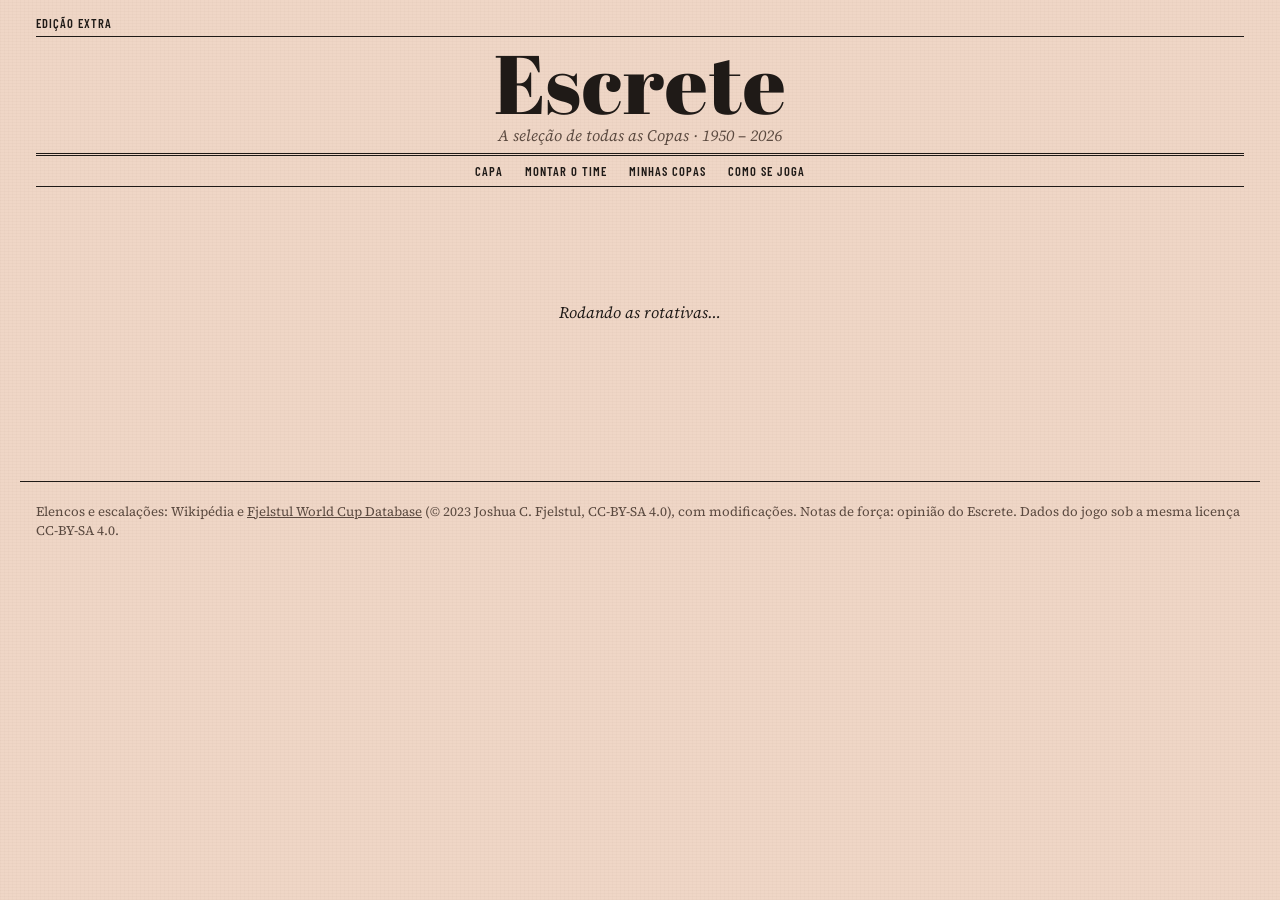
==== index.html @ 56aa2e5a "Interface: capa, draft com futebol de botão, Copa em súmula, histórico Identidade de jornal esportiv" ====
<!doctype html>
<html lang="pt-BR">
<head>
  <meta charset="utf-8">
  <meta name="viewport" content="width=device-width, initial-scale=1">
  <title>Escrete — a seleção de todas as Copas</title>
  <meta name="description" content="Sorteie seleções de todas as Copas do Mundo, de 1950 a 2026, monte seu time dos sonhos e dispute uma Copa inteira, gol a gol.">
  <meta name="theme-color" content="#efd6c6">
  <link rel="stylesheet" href="src/estilo.css">
  <link rel="preload" href="dados/jogo/elencos.json" as="fetch" crossorigin>
</head>
<body>
  <header class="cabecalho">
    <div class="cabecalho-linha versalete">
      <span id="edicao">Edição extra</span>
      <span id="data-hoje"></span>
    </div>
    <h1 class="titulo-jornal"><a href="#/">Escrete</a></h1>
    <p class="subtitulo-jornal">A seleção de todas as Copas · 1950 – 2026</p>
    <hr class="fio-duplo">
    <nav class="menu versalete" aria-label="Seções">
      <a href="#/">Capa</a>
      <a href="#/jogar">Montar o time</a>
      <a href="#/historico">Minhas Copas</a>
      <a href="#/como-jogar">Como se joga</a>
    </nav>
  </header>
  <main id="tela"><p class="carregando">Rodando as rotativas…</p></main>
  <footer class="rodape">
    <p>Elencos e escalações: Wikipédia e <a href="https://github.com/jfjelstul/worldcup">Fjelstul World Cup Database</a> (© 2023 Joshua C. Fjelstul, CC-BY-SA 4.0), com modificações. Notas de força: opinião do Escrete. Dados do jogo sob a mesma licença CC-BY-SA 4.0.</p>
  </footer>
  <script type="module" src="src/app.js"></script>
</body>
</html>
---- src/estilo.css ----
@import url("../fontes/fontes.css");

/* ============ Papel e tinta ============ */
:root {
  --papel: #efd6c6;
  --papel-claro: #f7e7dc;
  --papel-escuro: #e3c4b1;
  --tinta: #1f1a17;
  --tinta-suave: #5b4a40;
  --fio: #bf9c8a;
  --vermelho: #b3261e;
  --gramado: #2f6b42;
  --gramado-claro: #387a4d;
  --cal: #f4efe4;
  --ouro: #a97c22;
  --manchete: "Abril Fatface", Georgia, serif;
  --texto: "Source Serif 4", Georgia, serif;
  --numero: "Barlow Condensed", "Arial Narrow", sans-serif;
  --raio: 2px;
}

* { box-sizing: border-box; }
html { -webkit-text-size-adjust: 100%; }
body {
  margin: 0;
  background-color: var(--papel);
  /* fibra do papel-jornal: dois ruídos de gradiente bem fracos */
  background-image:
    repeating-linear-gradient(0deg, rgba(90, 60, 40, 0.025) 0 1px, transparent 1px 3px),
    repeating-linear-gradient(90deg, rgba(90, 60, 40, 0.018) 0 1px, transparent 1px 4px);
  color: var(--tinta);
  font-family: var(--texto);
  font-size: 16px;
  line-height: 1.45;
  min-height: 100vh;
}
button { font: inherit; color: inherit; cursor: pointer; }
button:disabled { cursor: default; opacity: 0.45; }
a { color: inherit; }
:focus-visible { outline: 2px solid var(--vermelho); outline-offset: 2px; }

.num { font-family: var(--numero); font-variant-numeric: tabular-nums; }
.versalete { font-family: var(--numero); font-weight: 600; text-transform: uppercase; letter-spacing: 0.08em; font-size: 0.78rem; }
.suave { color: var(--tinta-suave); }

/* ============ Cabeçalho de jornal ============ */
.cabecalho { max-width: 1240px; margin: 0 auto; padding: 14px 16px 0; }
.cabecalho-linha { display: flex; justify-content: space-between; align-items: baseline; gap: 12px;
  border-bottom: 1px solid var(--tinta); padding-bottom: 4px; }
.titulo-jornal {
  font-family: var(--manchete); font-weight: 400; text-align: center; margin: 6px 0 2px;
  font-size: clamp(2.6rem, 9vw, 5.2rem); line-height: 0.95; letter-spacing: 0.01em;
}
.titulo-jornal a { text-decoration: none; }
.subtitulo-jornal { text-align: center; font-style: italic; margin: 0 0 6px; color: var(--tinta-suave); }
.fio-duplo { border: 0; border-top: 3px double var(--tinta); margin: 0; }
.menu { display: flex; justify-content: center; flex-wrap: wrap; gap: 4px 22px; padding: 6px 0; border-bottom: 1px solid var(--tinta); }
.menu a { text-decoration: none; }
.menu a[aria-current="page"] { color: var(--vermelho); }

main { max-width: 1240px; margin: 0 auto; padding: 18px 16px 60px; }

/* ============ Botões de ação: etiqueta carimbada ============ */
.acao {
  display: inline-flex; align-items: center; justify-content: center; gap: 8px;
  background: var(--tinta); color: var(--papel-claro); border: 0; border-radius: var(--raio);
  padding: 12px 20px; font-family: var(--numero); font-weight: 700; font-size: 1.15rem;
  letter-spacing: 0.06em; text-transform: uppercase; text-decoration: none;
  box-shadow: 3px 3px 0 var(--vermelho); transition: transform 0.08s, box-shadow 0.08s;
}
.acao:hover:not(:disabled) { transform: translate(-1px, -1px); box-shadow: 4px 4px 0 var(--vermelho); }
.acao:active:not(:disabled) { transform: translate(2px, 2px); box-shadow: 1px 1px 0 var(--vermelho); }
.acao.vermelha { background: var(--vermelho); box-shadow: 3px 3px 0 var(--tinta); }
.acao.secundaria { background: transparent; color: var(--tinta); border: 1.5px solid var(--tinta); box-shadow: none; }
.acao.secundaria:hover:not(:disabled) { background: var(--papel-claro); transform: none; box-shadow: none; }
.acao.pequena { padding: 7px 12px; font-size: 0.95rem; }

/* Escolha única: marcada a tinta, não botão de sistema */
.opcoes { display: flex; flex-wrap: wrap; gap: 6px; }
.opcao {
  border: 1.5px solid var(--tinta); background: transparent; border-radius: var(--raio);
  padding: 5px 10px; font-family: var(--numero); font-weight: 600; font-size: 1rem; letter-spacing: 0.03em;
}
.opcao[aria-pressed="true"] { background: var(--tinta); color: var(--papel-claro); }
.opcao:hover:not([aria-pressed="true"]):not(:disabled) { background: var(--papel-claro); }

/* ============ Capa ============ */
.capa { display: grid; grid-template-columns: 1.25fr 1fr; gap: 28px; align-items: start; }
.capa-manchete { font-family: var(--manchete); font-size: clamp(2.2rem, 6vw, 3.9rem); line-height: 1; margin: 6px 0 14px; }
.capa-linha-fina { font-size: 1.15rem; max-width: 34em; }
.capa-acoes { display: flex; flex-wrap: wrap; gap: 14px; margin: 22px 0 8px; }
.capa-colunas { columns: 2; column-gap: 26px; column-rule: 1px solid var(--fio); margin-top: 22px; font-size: 0.98rem; }
.capa-colunas p { margin: 0 0 10px; }
.capa-colunas p:first-child::first-letter { font-family: var(--manchete); float: left; font-size: 3.1rem; line-height: 0.85; padding: 4px 6px 0 0; }
.numeros { display: flex; gap: 22px; flex-wrap: wrap; border-top: 1px solid var(--tinta); border-bottom: 1px solid var(--tinta); padding: 8px 0; margin-top: 18px; }
.numeros b { font-family: var(--numero); font-size: 1.6rem; font-weight: 700; display: block; line-height: 1; }

/* ============ Campo ============ */
.campo {
  position: relative; aspect-ratio: 3 / 4; width: 100%; max-width: 520px; margin: 0 auto;
  background: repeating-linear-gradient(180deg, var(--gramado) 0 10%, var(--gramado-claro) 10% 20%);
  border: 3px solid var(--tinta); border-radius: var(--raio);
  box-shadow: inset 0 0 0 6px rgba(0, 0, 0, 0.06);
}
.campo svg.linhas { position: absolute; inset: 0; width: 100%; height: 100%; }
.campo svg.linhas * { fill: none; stroke: rgba(244, 239, 228, 0.75); stroke-width: 1.6; vector-effect: non-scaling-stroke; }
.vaga {
  position: absolute; transform: translate(-50%, -50%); display: flex; flex-direction: column; align-items: center;
  gap: 2px; background: none; border: 0; padding: 0; width: 84px;
}
.vaga .rotulo {
  font-family: var(--numero); font-weight: 600; font-size: 0.8rem; line-height: 1.05; text-align: center; color: var(--cal);
  text-shadow: 0 1px 2px rgba(0, 0, 0, 0.6); max-width: 84px; overflow: hidden; text-overflow: ellipsis; white-space: nowrap;
}
.vaga .forca-vaga { font-family: var(--numero); font-size: 0.72rem; color: var(--cal); opacity: 0.9; }
.vaga .forca-vaga.improviso { color: #ffd2a8; }
.vaga-vazia {
  width: 42px; height: 42px; border-radius: 50%; border: 2px dashed rgba(244, 239, 228, 0.7);
  display: grid; place-items: center; font-family: var(--numero); font-weight: 700; font-size: 0.78rem; color: var(--cal);
}
.vaga.alvo .vaga-vazia { border-style: solid; border-color: #ffe08a; background: rgba(255, 224, 138, 0.18); animation: pulsa 1.1s infinite; }
.vaga.alvo-troca .botao { box-shadow: 0 0 0 3px #ffe08a; }
.vaga.selecionada .botao { box-shadow: 0 0 0 3px var(--vermelho); }
@keyframes pulsa { 50% { transform: scale(1.1); } }

/* Futebol de botão: disco com as cores da camisa e o número */
.botao {
  --c1: #fff; --c2: #222;
  width: 44px; height: 44px; border-radius: 50%; position: relative; display: grid; place-items: center;
  background:
    radial-gradient(circle at 36% 30%, rgba(255, 255, 255, 0.55), transparent 42%),
    radial-gradient(circle, var(--c1) 0 54%, var(--c2) 56% 74%, var(--c1) 76% 100%);
  border: 2px solid var(--tinta);
  box-shadow: 0 3px 0 rgba(0, 0, 0, 0.45);
  font-family: var(--numero); font-weight: 700; font-size: 1.05rem; color: var(--tinta);
}
.botao .n { background: rgba(255, 255, 255, 0.82); border-radius: 50%; width: 22px; height: 22px; display: grid; place-items: center; line-height: 1; font-size: 0.9rem; }
.botao.lenda::after {
  content: "★"; position: absolute; top: -7px; right: -7px; width: 18px; height: 18px; border-radius: 50%;
  background: var(--ouro); color: #fff4d6; font-size: 0.7rem; display: grid; place-items: center; border: 1.5px solid var(--tinta);
}

/* ============ Draft ============ */
.draft { display: grid; grid-template-columns: 250px minmax(0, 1fr) 360px; gap: 20px; align-items: start; }
.bloco { border-top: 3px solid var(--tinta); padding-top: 8px; margin-bottom: 18px; }
.bloco h2, .bloco h3 { font-family: var(--numero); text-transform: uppercase; letter-spacing: 0.07em; font-size: 0.95rem; margin: 0 0 8px; }
.bloco h3 { font-size: 0.82rem; margin-top: 12px; color: var(--tinta-suave); }
.placar-time { display: grid; grid-template-columns: repeat(4, 1fr); border: 1.5px solid var(--tinta); margin-top: 6px; background: var(--papel-claro); }
.placar-time div { text-align: center; padding: 6px 2px; border-left: 1px solid var(--fio); }
.placar-time div:first-child { border-left: 0; }
.placar-time b { display: block; font-family: var(--numero); font-size: 1.7rem; line-height: 1; }
.placar-time span { font-family: var(--numero); font-size: 0.72rem; text-transform: uppercase; letter-spacing: 0.06em; color: var(--tinta-suave); }

.sorteio { background: var(--papel-claro); border: 1.5px solid var(--tinta); padding: 14px; min-height: 120px; }
.letreiro {
  font-family: var(--numero); font-weight: 700; text-transform: uppercase; letter-spacing: 0.06em;
  font-size: 1.6rem; line-height: 1.1; min-height: 1.1em; display: flex; gap: 2px; flex-wrap: wrap;
}
.letreiro .ch { display: inline-block; min-width: 0.55em; text-align: center; background: var(--tinta); color: var(--papel-claro); padding: 0 2px; border-radius: 1px; }
.letreiro .ch.espaco { background: transparent; }
.escudo { display: inline-flex; width: 26px; height: 30px; flex: none; }
.cabeca-elenco { display: flex; align-items: center; gap: 10px; }
.cabeca-elenco h2 { font-family: var(--manchete); font-weight: 400; font-size: 1.7rem; margin: 0; line-height: 1; }
.campanha { font-style: italic; color: var(--tinta-suave); font-size: 0.92rem; margin: 2px 0 8px; }

.lista-elenco { list-style: none; margin: 0; padding: 0; border-top: 1px solid var(--tinta); }
.lista-elenco li { border-bottom: 1px solid var(--fio); }
.jogador {
  width: 100%; display: grid; grid-template-columns: 38px 1fr auto 40px; align-items: center; gap: 8px;
  background: none; border: 0; padding: 6px 4px; text-align: left;
}
.jogador:hover:not(:disabled) { background: rgba(255, 255, 255, 0.45); }
.jogador:disabled { opacity: 0.38; }
.jogador .pos { font-family: var(--numero); font-weight: 600; font-size: 0.85rem; color: var(--tinta-suave); }
.jogador .nome { font-weight: 600; line-height: 1.15; }
.jogador .nome small { display: block; font-weight: 400; font-size: 0.78rem; color: var(--tinta-suave); }
.jogador .lenda-selo { font-family: var(--numero); font-size: 0.7rem; font-weight: 700; color: var(--ouro); letter-spacing: 0.08em; }
.jogador .f { font-family: var(--numero); font-weight: 700; font-size: 1.25rem; text-align: right; }
.jogador[aria-pressed="true"] { background: var(--tinta); color: var(--papel-claro); }
.jogador[aria-pressed="true"] .pos, .jogador[aria-pressed="true"] small { color: var(--papel-escuro); }

.dica { font-size: 0.9rem; font-style: italic; color: var(--tinta-suave); margin: 8px 0 0; }
.linha-acoes { display: flex; flex-wrap: wrap; gap: 8px; margin-top: 12px; }

/* ============ Copa: súmula ============ */
.copa { max-width: 860px; margin: 0 auto; }
.chapeu { font-family: var(--numero); font-weight: 700; text-transform: uppercase; letter-spacing: 0.12em; color: var(--vermelho); font-size: 0.9rem; }
.manchete { font-family: var(--manchete); font-weight: 400; font-size: clamp(1.9rem, 5.5vw, 3.2rem); line-height: 1.02; margin: 4px 0 10px; }
.placar-jogo { display: grid; grid-template-columns: 1fr auto 1fr; align-items: center; gap: 12px; border-top: 3px solid var(--tinta); border-bottom: 1px solid var(--tinta); padding: 12px 0; }
.placar-jogo .lado { display: flex; align-items: center; gap: 10px; font-family: var(--numero); font-weight: 700; font-size: 1.3rem; text-transform: uppercase; }
.placar-jogo .lado.dir { justify-content: flex-end; text-align: right; }
.placar-jogo .gols { font-family: var(--manchete); font-size: 3rem; line-height: 1; white-space: nowrap; }
.lances { list-style: none; padding: 0; margin: 10px 0; }
.lances li { display: grid; grid-template-columns: 44px 1fr; gap: 8px; padding: 4px 0; border-bottom: 1px dotted var(--fio); animation: aparece 0.35s both; }
.lances li.deles { color: var(--tinta-suave); }
.lances .min { font-family: var(--numero); font-weight: 700; text-align: right; }
@keyframes aparece { from { opacity: 0; transform: translateY(4px); } }
.penaltis { display: flex; flex-wrap: wrap; gap: 4px; align-items: center; margin: 6px 0; font-family: var(--numero); }
.penaltis .cobr { width: 22px; height: 22px; border-radius: 50%; border: 1.5px solid var(--tinta); display: grid; place-items: center; font-size: 0.8rem; }
.penaltis .cobr.gol { background: var(--gramado); color: var(--cal); }
.penaltis .cobr.fora { background: var(--vermelho); color: var(--cal); }
.tabela { width: 100%; border-collapse: collapse; font-family: var(--numero); font-size: 1.02rem; margin: 10px 0; }
.tabela th { text-align: left; font-weight: 600; text-transform: uppercase; font-size: 0.78rem; letter-spacing: 0.06em; border-bottom: 1.5px solid var(--tinta); padding: 4px; }
.tabela td { padding: 4px; border-bottom: 1px solid var(--fio); }
.tabela td.n, .tabela th.n { text-align: right; }
.tabela tr.eu { font-weight: 700; background: var(--papel-claro); }
.tabela tr.corte td { border-bottom: 2px solid var(--tinta); }
.caminho { display: grid; grid-template-columns: repeat(7, 1fr); gap: 4px; margin: 14px 0; }
.caminho div { border: 1.5px solid var(--tinta); padding: 4px 2px; text-align: center; font-family: var(--numero); font-size: 0.8rem; background: var(--papel-claro); }
.caminho div.v { background: var(--gramado); color: var(--cal); }
.caminho div.d { background: var(--vermelho); color: var(--cal); }
.caminho div.e { background: var(--papel-escuro); }
.caminho div.futuro { opacity: 0.35; }
.caminho b { display: block; font-size: 1.05rem; }
.selos { display: flex; flex-wrap: wrap; gap: 10px; margin: 16px 0; }
.selo {
  border: 2px solid var(--tinta); padding: 8px 14px; font-family: var(--numero); font-weight: 700; text-transform: uppercase;
  letter-spacing: 0.08em; transform: rotate(-2deg); background: var(--papel-claro);
}
.selo.ouro { border-color: var(--ouro); color: var(--ouro); box-shadow: inset 0 0 0 2px var(--papel-claro), inset 0 0 0 3px var(--ouro); }
.artilharia { columns: 2; column-gap: 24px; font-size: 0.95rem; }

/* ============ Diversos ============ */
.carregando { text-align: center; padding: 80px 0; font-style: italic; }
.aviso { border: 1.5px dashed var(--tinta-suave); padding: 10px 14px; font-size: 0.95rem; margin: 10px 0; background: var(--papel-claro); }
.rodape { max-width: 1240px; margin: 0 auto; padding: 16px; border-top: 1px solid var(--tinta); font-size: 0.82rem; color: var(--tinta-suave); }
.rodape p { margin: 4px 0; }

/* ============ Telas estreitas ============ */
@media (max-width: 1080px) {
  .draft { grid-template-columns: minmax(0, 1fr) 340px; }
  .draft .painel { grid-column: 1 / -1; order: 3; display: grid; grid-template-columns: repeat(auto-fit, minmax(220px, 1fr)); gap: 0 20px; }
}
@media (max-width: 760px) {
  .capa { grid-template-columns: 1fr; }
  .capa-colunas { columns: 1; }
  .draft { grid-template-columns: 1fr; }
  .draft .painel { display: block; }
  .vaga { width: 68px; }
  .vaga .rotulo { font-size: 0.72rem; max-width: 68px; }
  .botao { width: 36px; height: 36px; font-size: 0.9rem; }
  .botao .n { width: 19px; height: 19px; font-size: 0.8rem; }
  .vaga-vazia { width: 34px; height: 34px; font-size: 0.7rem; }
  .placar-jogo .lado { font-size: 1rem; }
  .placar-jogo .gols { font-size: 2.2rem; }
  .caminho { grid-template-columns: repeat(4, 1fr); }
  .artilharia { columns: 1; }
}
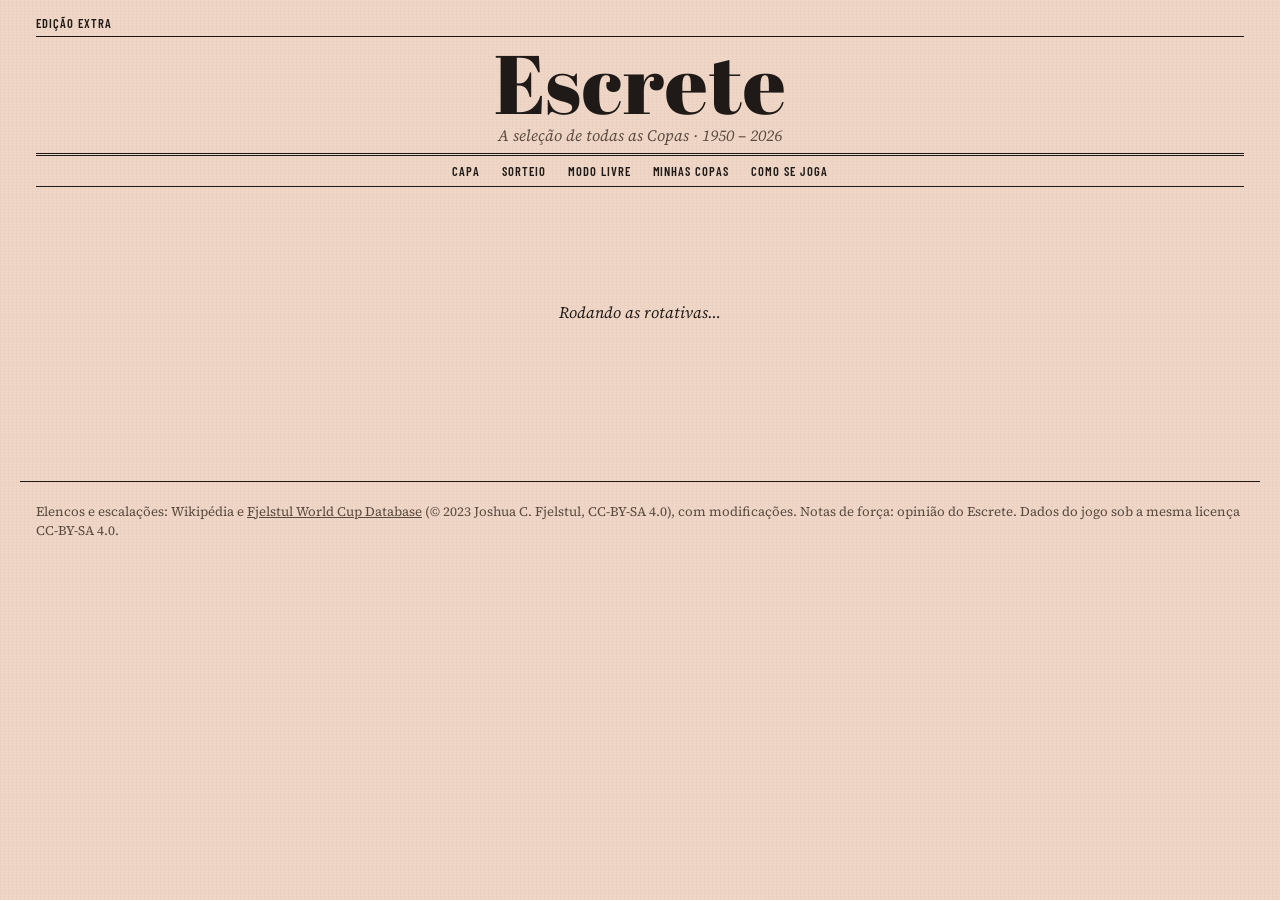
==== commit 78969ddd: "Pronto para publicar: README, licenças, prévia de link e app instalável Co-Authored-By: Claude Opus " ====
--- a/index.html
+++ b/index.html
@@ -6,7 +6,17 @@
   <title>Escrete — a seleção de todas as Copas</title>
   <meta name="description" content="Sorteie seleções de todas as Copas do Mundo, de 1950 a 2026, monte seu time dos sonhos e dispute uma Copa inteira, gol a gol.">
   <meta name="theme-color" content="#efd6c6">
+  <meta property="og:type" content="website">
+  <meta property="og:title" content="Escrete — a seleção de todas as Copas">
+  <meta property="og:description" content="Sorteie seleções de todas as Copas, de 1950 a 2026, escale o craque e dispute uma Copa inteira, gol a gol.">
+  <meta property="og:image" content="https://raflael.github.io/escrete/og.png">
+  <meta property="og:url" content="https://raflael.github.io/escrete/">
+  <meta property="og:locale" content="pt_BR">
+  <meta name="twitter:card" content="summary_large_image">
   <link rel="stylesheet" href="src/estilo.css">
+  <link rel="manifest" href="manifest.webmanifest">
+  <link rel="icon" href="icones/icone.svg" type="image/svg+xml">
+  <link rel="apple-touch-icon" href="icones/icone-192.png">
   <link rel="preload" href="dados/jogo/elencos.json" as="fetch" crossorigin>
 </head>
 <body>
@@ -20,7 +30,8 @@
     <hr class="fio-duplo">
     <nav class="menu versalete" aria-label="Seções">
       <a href="#/">Capa</a>
-      <a href="#/jogar">Montar o time</a>
+      <a href="#/jogar">Sorteio</a>
+      <a href="#/livre">Modo livre</a>
       <a href="#/historico">Minhas Copas</a>
       <a href="#/como-jogar">Como se joga</a>
     </nav>
--- a/src/estilo.css
+++ b/src/estilo.css
@@ -246,3 +246,27 @@
   .caminho { grid-template-columns: repeat(4, 1fr); }
   .artilharia { columns: 1; }
 }
+
+/* ============ Modo livre: busca e filtros ============ */
+.busca {
+  width: 100%; font: inherit; font-size: 1rem; padding: 9px 10px; margin: 6px 0 8px;
+  background: #fffaf5; border: 1.5px solid var(--tinta); border-radius: var(--raio); color: var(--tinta);
+}
+.filtros { display: grid; grid-template-columns: 1fr 1fr; gap: 6px 10px; }
+.filtro { display: flex; flex-direction: column; gap: 2px; }
+.filtro select {
+  font-family: var(--numero); font-size: 1rem; padding: 5px 6px; background: #fffaf5;
+  border: 1.5px solid var(--tinta); border-radius: var(--raio); color: var(--tinta);
+}
+.checar { display: flex; align-items: center; gap: 6px; margin: 8px 0 2px; font-family: var(--numero); font-weight: 600; }
+.checar input { width: 18px; height: 18px; accent-color: var(--tinta); }
+.jogador.com-botao { grid-template-columns: 34px 1fr auto 36px; }
+.jogador.com-botao .botao { width: 30px; height: 30px; font-size: 0.75rem; box-shadow: 0 2px 0 rgba(0, 0, 0, 0.4); }
+.jogador.com-botao .botao .n { width: 16px; height: 16px; font-size: 0.7rem; }
+.jogador.com-botao .botao.lenda::after { width: 13px; height: 13px; font-size: 0.55rem; top: -5px; right: -5px; }
+.preco { font-weight: 700; font-size: 0.95rem; color: var(--gramado); }
+.lista-elenco { max-height: 70vh; overflow-y: auto; }
+.atalho-livre { display: block; margin-top: 10px; font-size: 0.92rem; }
+
+/* Aviso de edição nova (service worker) */
+.aviso-versao { position: fixed; left: 50%; bottom: 16px; transform: translateX(-50%); background: var(--tinta); color: var(--papel-claro); padding: 10px 12px 10px 16px; display: flex; gap: 12px; align-items: center; box-shadow: 0 4px 16px rgba(0, 0, 0, 0.25); z-index: 10; font-family: var(--numero); font-weight: 600; letter-spacing: 0.03em; }
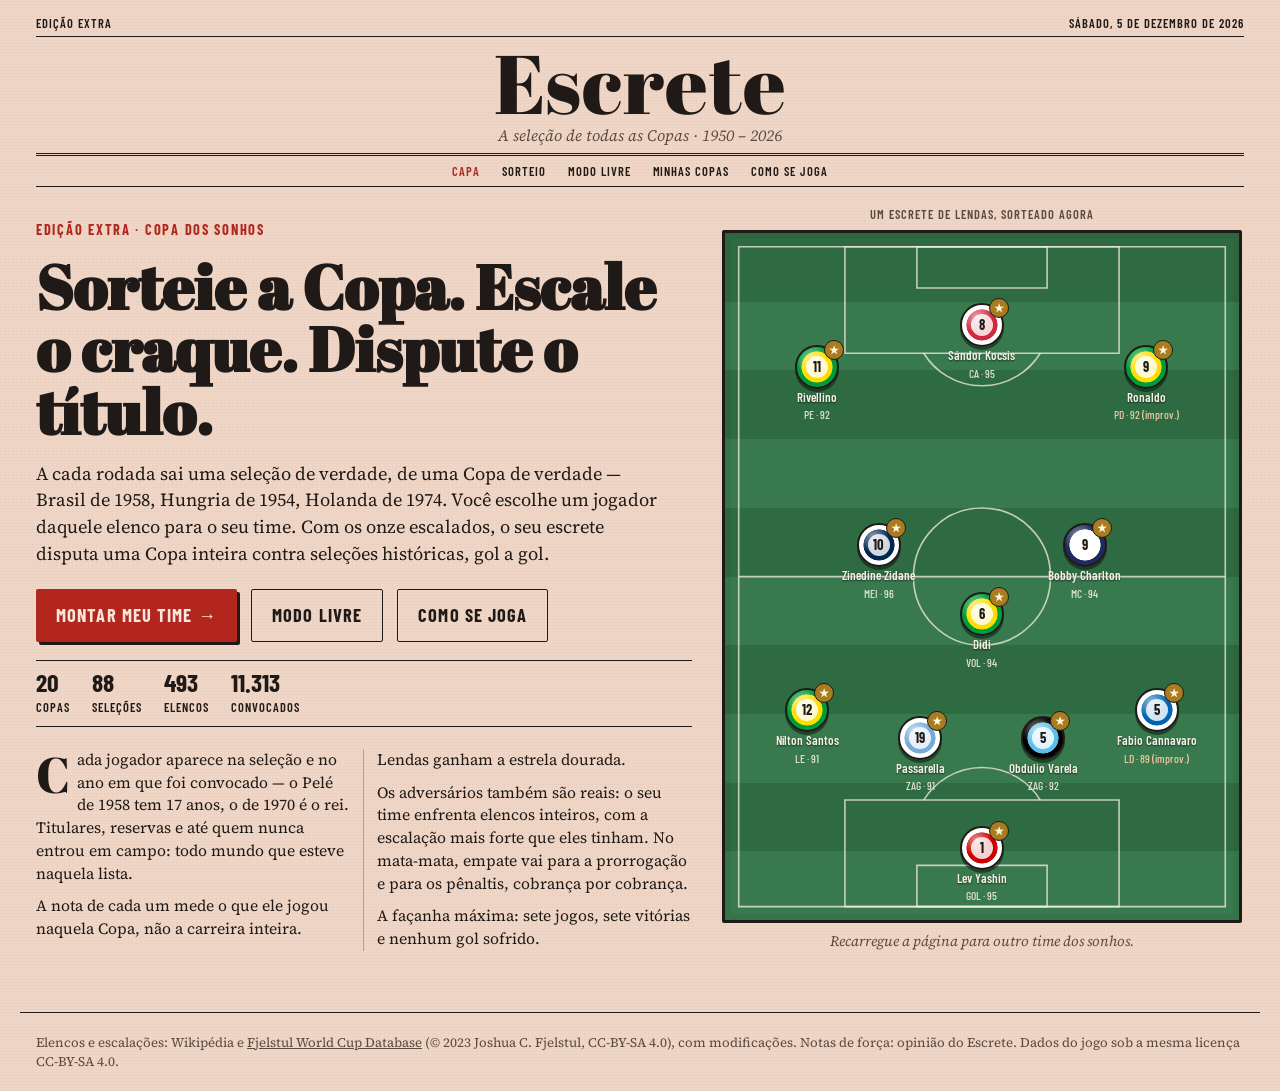
==== commit 41ec81af: "Modo livre: escolher qualquer jogador sem sorteio Busca por nome, filtros por Copa, seleção, posição" ====
--- a/index.html
+++ b/index.html
@@ -6,17 +6,7 @@
   <title>Escrete — a seleção de todas as Copas</title>
   <meta name="description" content="Sorteie seleções de todas as Copas do Mundo, de 1950 a 2026, monte seu time dos sonhos e dispute uma Copa inteira, gol a gol.">
   <meta name="theme-color" content="#efd6c6">
-  <meta property="og:type" content="website">
-  <meta property="og:title" content="Escrete — a seleção de todas as Copas">
-  <meta property="og:description" content="Sorteie seleções de todas as Copas, de 1950 a 2026, escale o craque e dispute uma Copa inteira, gol a gol.">
-  <meta property="og:image" content="https://raflael.github.io/escrete/og.png">
-  <meta property="og:url" content="https://raflael.github.io/escrete/">
-  <meta property="og:locale" content="pt_BR">
-  <meta name="twitter:card" content="summary_large_image">
   <link rel="stylesheet" href="src/estilo.css">
-  <link rel="manifest" href="manifest.webmanifest">
-  <link rel="icon" href="icones/icone.svg" type="image/svg+xml">
-  <link rel="apple-touch-icon" href="icones/icone-192.png">
   <link rel="preload" href="dados/jogo/elencos.json" as="fetch" crossorigin>
 </head>
 <body>
--- a/src/estilo.css
+++ b/src/estilo.css
@@ -267,6 +267,3 @@
 .preco { font-weight: 700; font-size: 0.95rem; color: var(--gramado); }
 .lista-elenco { max-height: 70vh; overflow-y: auto; }
 .atalho-livre { display: block; margin-top: 10px; font-size: 0.92rem; }
-
-/* Aviso de edição nova (service worker) */
-.aviso-versao { position: fixed; left: 50%; bottom: 16px; transform: translateX(-50%); background: var(--tinta); color: var(--papel-claro); padding: 10px 12px 10px 16px; display: flex; gap: 12px; align-items: center; box-shadow: 0 4px 16px rgba(0, 0, 0, 0.25); z-index: 10; font-family: var(--numero); font-weight: 600; letter-spacing: 0.03em; }
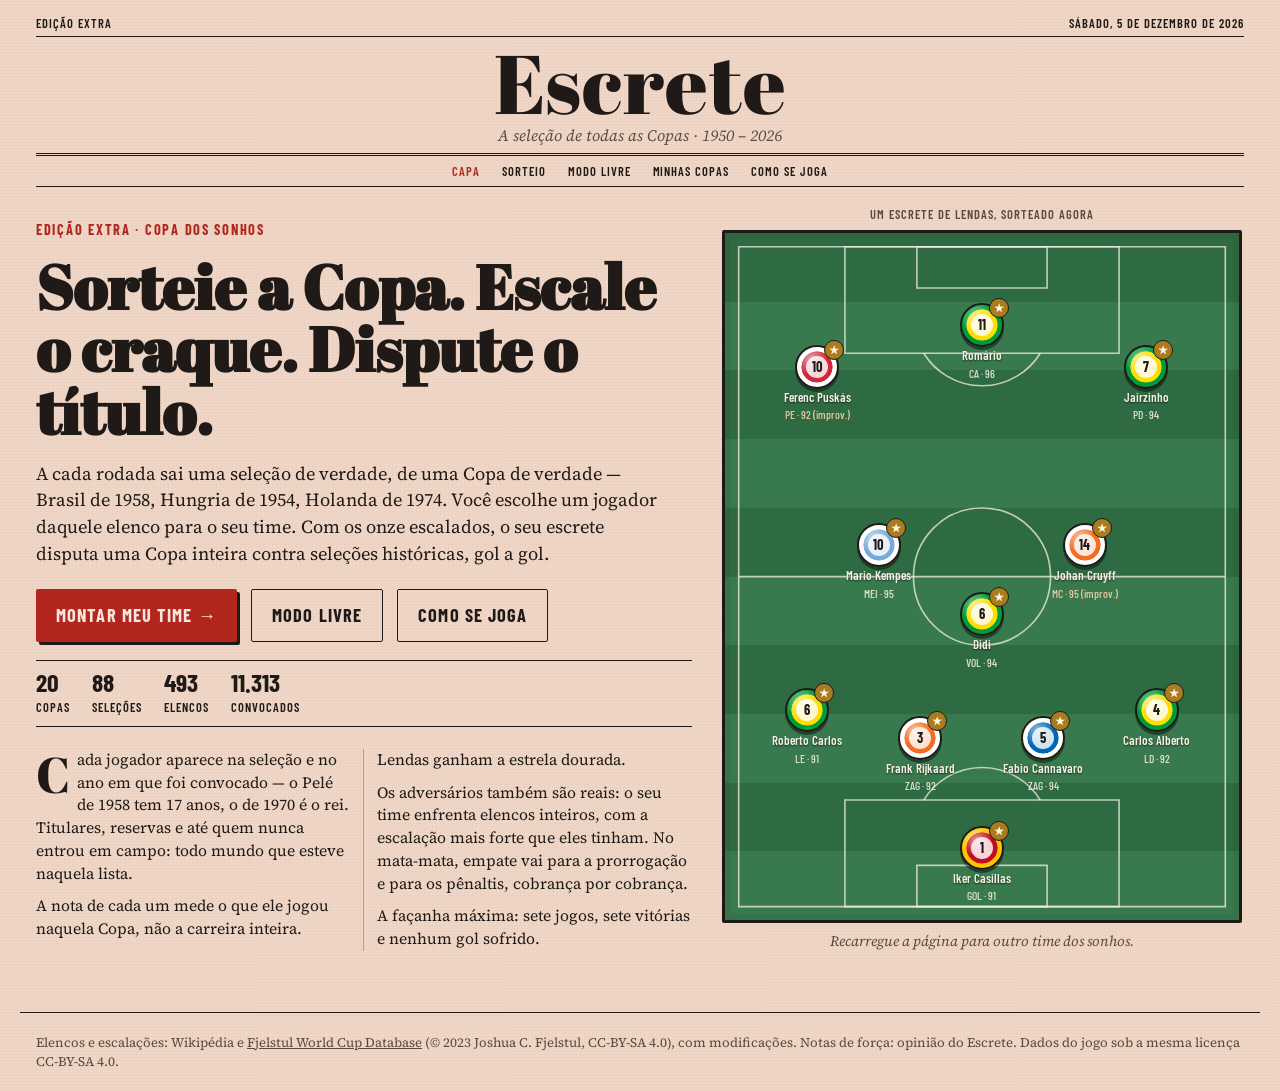
==== commit 1c44a348: "Endereço do GitHub Pages com a maiúscula do repositório Co-Authored-By: Claude Opus 5.5 <noreply@ant" ====
--- a/index.html
+++ b/index.html
@@ -6,7 +6,17 @@
   <title>Escrete — a seleção de todas as Copas</title>
   <meta name="description" content="Sorteie seleções de todas as Copas do Mundo, de 1950 a 2026, monte seu time dos sonhos e dispute uma Copa inteira, gol a gol.">
   <meta name="theme-color" content="#efd6c6">
+  <meta property="og:type" content="website">
+  <meta property="og:title" content="Escrete — a seleção de todas as Copas">
+  <meta property="og:description" content="Sorteie seleções de todas as Copas, de 1950 a 2026, escale o craque e dispute uma Copa inteira, gol a gol.">
+  <meta property="og:image" content="https://raflael.github.io/Escrete/og.png">
+  <meta property="og:url" content="https://raflael.github.io/Escrete/">
+  <meta property="og:locale" content="pt_BR">
+  <meta name="twitter:card" content="summary_large_image">
   <link rel="stylesheet" href="src/estilo.css">
+  <link rel="manifest" href="manifest.webmanifest">
+  <link rel="icon" href="icones/icone.svg" type="image/svg+xml">
+  <link rel="apple-touch-icon" href="icones/icone-192.png">
   <link rel="preload" href="dados/jogo/elencos.json" as="fetch" crossorigin>
 </head>
 <body>
